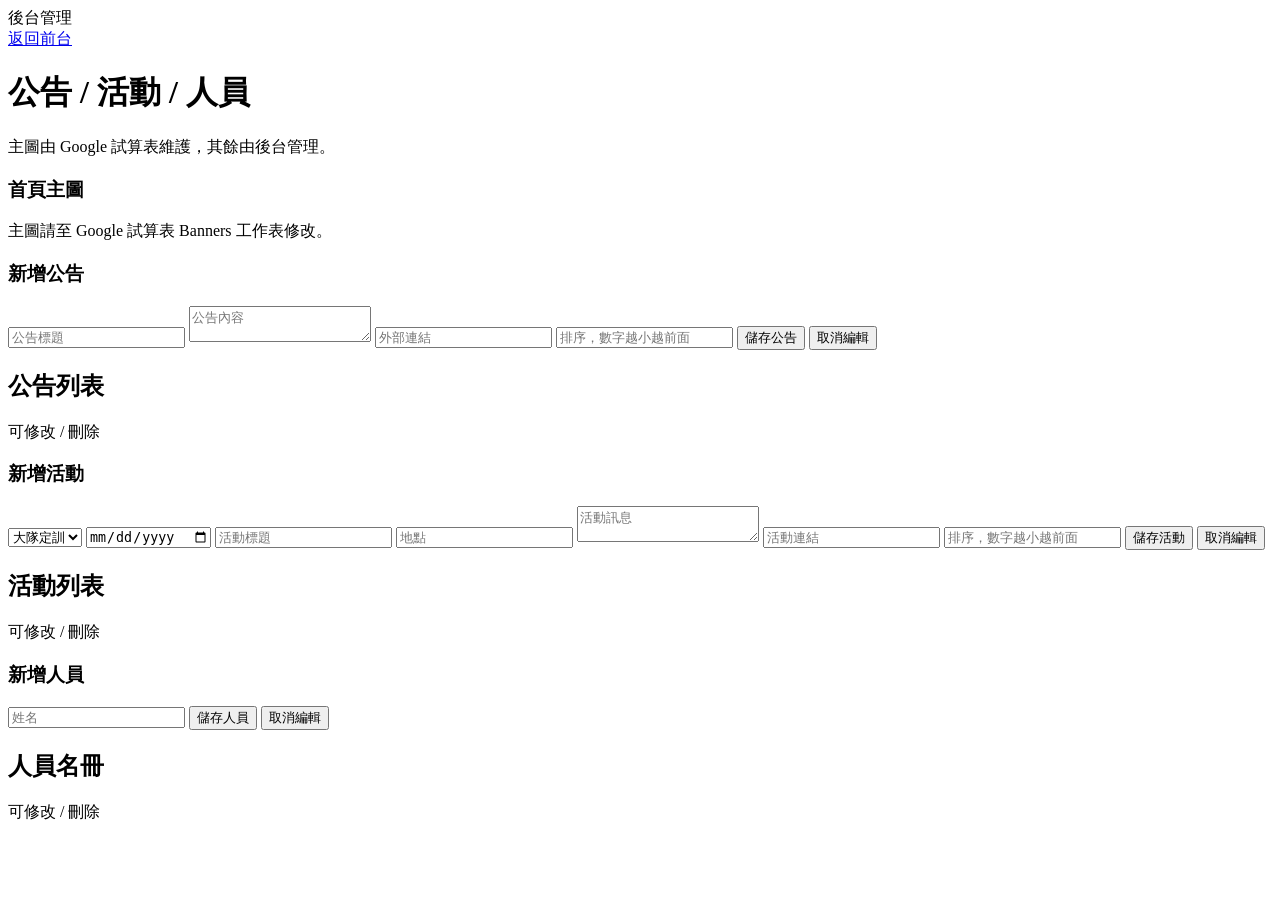
==== admin.html @ 6d921778 "Create admin.html" ====
<!DOCTYPE html>
<html lang="zh-Hant">
<head>
  <meta charset="UTF-8">
  <meta name="viewport" content="width=device-width, initial-scale=1">
  <title>救護義消活動平台｜後台管理</title>
  <link rel="stylesheet" href="style.css">
</head>
<body>

<div class="app-shell">

  <header class="hero">
    <div class="hero-top">
      <div class="hero-badge">後台管理</div>
      <a class="hero-admin-btn" href="index.html">返回前台</a>
    </div>
    <h1>公告 / 活動 / 人員</h1>
    <p>主圖由 Google 試算表維護，其餘由後台管理。</p>
  </header>

  <section class="form-card">
    <h3>首頁主圖</h3>
    <div class="sheet-tip">
      主圖請至 Google 試算表 Banners 工作表修改。
    </div>
    <div id="bannerList"></div>
  </section>

  <section class="form-card">
    <h3 id="noticeFormTitle">新增公告</h3>
    <input type="hidden" id="noticeEditId">
    <input id="noticeTitle" class="input" placeholder="公告標題">
    <textarea id="noticeMessage" class="textarea" placeholder="公告內容"></textarea>
    <input id="noticeLink" class="input" placeholder="外部連結">
    <input id="noticeSort" class="input" type="number" placeholder="排序，數字越小越前面">
    <button class="primary-btn" type="button" id="saveNoticeBtn">儲存公告</button>
    <button class="secondary-btn" type="button" id="cancelNoticeBtn">取消編輯</button>
  </section>

  <section class="card-block tone-section-white">
    <div class="block-head">
      <div>
        <h2>公告列表</h2>
        <p>可修改 / 刪除</p>
      </div>
    </div>
    <div id="noticeList"></div>
  </section>

  <section class="form-card">
    <h3 id="eventFormTitle">新增活動</h3>
    <input type="hidden" id="eventEditId">
    <select id="eventType" class="select">
      <option value="大隊定訓">大隊定訓</option>
      <option value="分隊定訓">分隊定訓</option>
      <option value="公告活動">公告活動</option>
    </select>
    <input id="eventDate" class="input" type="date">
    <input id="eventTitle" class="input" placeholder="活動標題">
    <input id="eventLocation" class="input" placeholder="地點">
    <textarea id="eventMessage" class="textarea" placeholder="活動訊息"></textarea>
    <input id="eventLink" class="input" placeholder="活動連結">
    <input id="eventSort" class="input" type="number" placeholder="排序，數字越小越前面">
    <button class="primary-btn" type="button" id="saveEventBtn">儲存活動</button>
    <button class="secondary-btn" type="button" id="cancelEventBtn">取消編輯</button>
  </section>

  <section class="card-block tone-section-white">
    <div class="block-head">
      <div>
        <h2>活動列表</h2>
        <p>可修改 / 刪除</p>
      </div>
    </div>
    <div id="eventList"></div>
  </section>

  <section class="form-card member-bottom-block">
    <h3 id="memberFormTitle">新增人員</h3>
    <input type="hidden" id="memberEditId">
    <input id="memberName" class="input" placeholder="姓名">
    <button class="primary-btn" type="button" id="saveMemberBtn">儲存人員</button>
    <button class="secondary-btn" type="button" id="cancelMemberBtn">取消編輯</button>
  </section>

  <section class="card-block tone-section-white member-bottom-block">
    <div class="block-head">
      <div>
        <h2>人員名冊</h2>
        <p>可修改 / 刪除</p>
      </div>
    </div>
    <div id="memberList"></div>
  </section>

</div>

<script src="admin.js"></script>
</body>
</html>
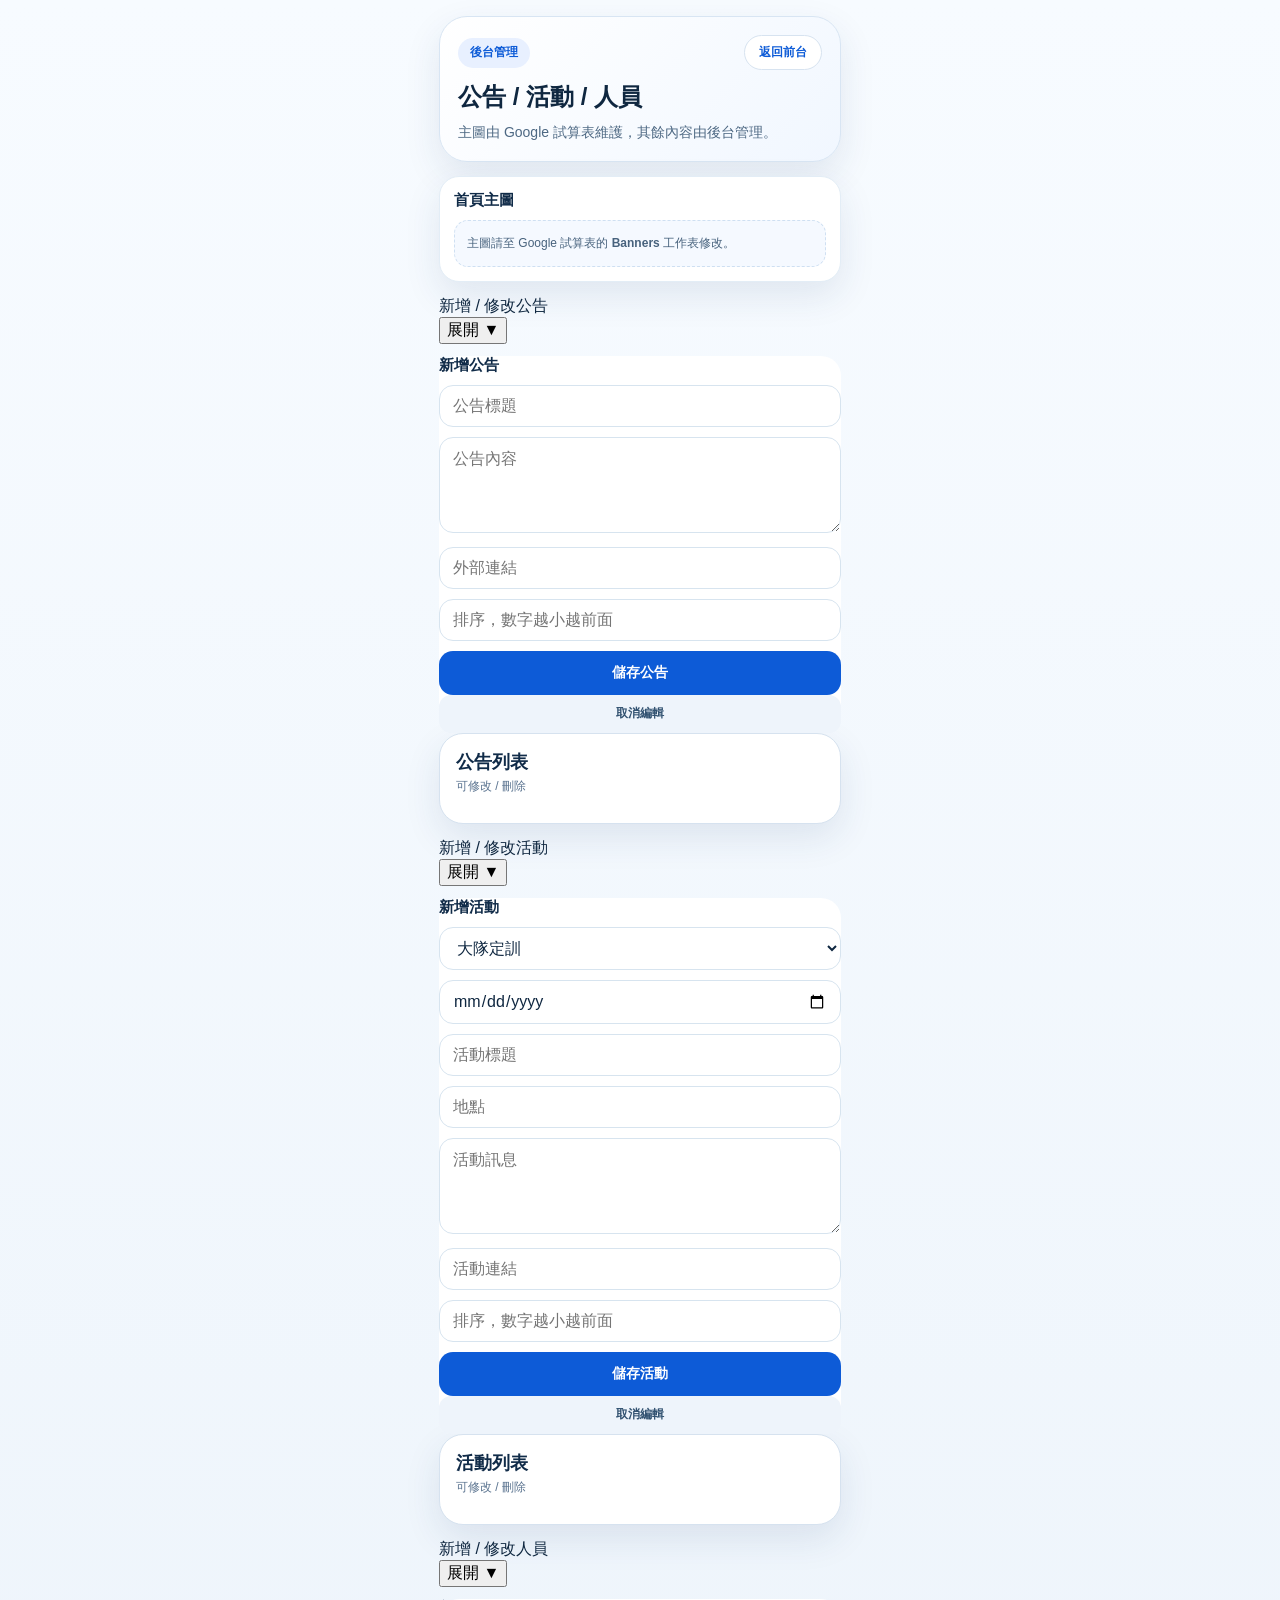
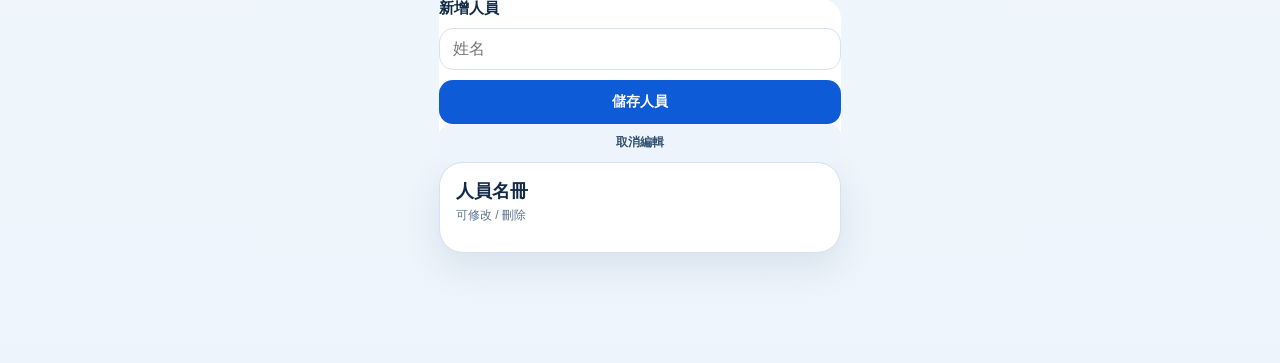
==== commit dc8144f0: "Update admin.html" ====
--- a/admin.html
+++ b/admin.html
@@ -16,26 +16,35 @@
       <a class="hero-admin-btn" href="index.html">返回前台</a>
     </div>
     <h1>公告 / 活動 / 人員</h1>
-    <p>主圖由 Google 試算表維護，其餘由後台管理。</p>
+    <p>主圖由 Google 試算表維護，其餘內容由後台管理。</p>
   </header>
 
   <section class="form-card">
     <h3>首頁主圖</h3>
     <div class="sheet-tip">
-      主圖請至 Google 試算表 Banners 工作表修改。
+      主圖請至 Google 試算表的 <b>Banners</b> 工作表修改。
     </div>
     <div id="bannerList"></div>
   </section>
 
-  <section class="form-card">
-    <h3 id="noticeFormTitle">新增公告</h3>
-    <input type="hidden" id="noticeEditId">
-    <input id="noticeTitle" class="input" placeholder="公告標題">
-    <textarea id="noticeMessage" class="textarea" placeholder="公告內容"></textarea>
-    <input id="noticeLink" class="input" placeholder="外部連結">
-    <input id="noticeSort" class="input" type="number" placeholder="排序，數字越小越前面">
-    <button class="primary-btn" type="button" id="saveNoticeBtn">儲存公告</button>
-    <button class="secondary-btn" type="button" id="cancelNoticeBtn">取消編輯</button>
+  <section class="admin-collapse-card">
+    <div class="admin-collapse-head">
+      <div class="admin-collapse-title">新增 / 修改公告</div>
+      <button class="admin-collapse-btn" type="button" data-collapse-target="noticeCollapseBody">展開 ▼</button>
+    </div>
+
+    <div class="admin-collapse-body" id="noticeCollapseBody">
+      <div class="form-card" style="box-shadow:none;border:none;padding:0;margin:12px 0 0;">
+        <h3 id="noticeFormTitle">新增公告</h3>
+        <input type="hidden" id="noticeEditId">
+        <input id="noticeTitle" class="input" placeholder="公告標題">
+        <textarea id="noticeMessage" class="textarea" placeholder="公告內容"></textarea>
+        <input id="noticeLink" class="input" placeholder="外部連結">
+        <input id="noticeSort" class="input" type="number" placeholder="排序，數字越小越前面">
+        <button class="primary-btn" type="button" id="saveNoticeBtn">儲存公告</button>
+        <button class="secondary-btn" type="button" id="cancelNoticeBtn">取消編輯</button>
+      </div>
+    </div>
   </section>
 
   <section class="card-block tone-section-white">
@@ -48,22 +57,31 @@
     <div id="noticeList"></div>
   </section>
 
-  <section class="form-card">
-    <h3 id="eventFormTitle">新增活動</h3>
-    <input type="hidden" id="eventEditId">
-    <select id="eventType" class="select">
-      <option value="大隊定訓">大隊定訓</option>
-      <option value="分隊定訓">分隊定訓</option>
-      <option value="公告活動">公告活動</option>
-    </select>
-    <input id="eventDate" class="input" type="date">
-    <input id="eventTitle" class="input" placeholder="活動標題">
-    <input id="eventLocation" class="input" placeholder="地點">
-    <textarea id="eventMessage" class="textarea" placeholder="活動訊息"></textarea>
-    <input id="eventLink" class="input" placeholder="活動連結">
-    <input id="eventSort" class="input" type="number" placeholder="排序，數字越小越前面">
-    <button class="primary-btn" type="button" id="saveEventBtn">儲存活動</button>
-    <button class="secondary-btn" type="button" id="cancelEventBtn">取消編輯</button>
+  <section class="admin-collapse-card">
+    <div class="admin-collapse-head">
+      <div class="admin-collapse-title">新增 / 修改活動</div>
+      <button class="admin-collapse-btn" type="button" data-collapse-target="eventCollapseBody">展開 ▼</button>
+    </div>
+
+    <div class="admin-collapse-body" id="eventCollapseBody">
+      <div class="form-card" style="box-shadow:none;border:none;padding:0;margin:12px 0 0;">
+        <h3 id="eventFormTitle">新增活動</h3>
+        <input type="hidden" id="eventEditId">
+        <select id="eventType" class="select">
+          <option value="大隊定訓">大隊定訓</option>
+          <option value="分隊定訓">分隊定訓</option>
+          <option value="公告活動">公告活動</option>
+        </select>
+        <input id="eventDate" class="input" type="date">
+        <input id="eventTitle" class="input" placeholder="活動標題">
+        <input id="eventLocation" class="input" placeholder="地點">
+        <textarea id="eventMessage" class="textarea" placeholder="活動訊息"></textarea>
+        <input id="eventLink" class="input" placeholder="活動連結">
+        <input id="eventSort" class="input" type="number" placeholder="排序，數字越小越前面">
+        <button class="primary-btn" type="button" id="saveEventBtn">儲存活動</button>
+        <button class="secondary-btn" type="button" id="cancelEventBtn">取消編輯</button>
+      </div>
+    </div>
   </section>
 
   <section class="card-block tone-section-white">
@@ -76,12 +94,21 @@
     <div id="eventList"></div>
   </section>
 
-  <section class="form-card member-bottom-block">
-    <h3 id="memberFormTitle">新增人員</h3>
-    <input type="hidden" id="memberEditId">
-    <input id="memberName" class="input" placeholder="姓名">
-    <button class="primary-btn" type="button" id="saveMemberBtn">儲存人員</button>
-    <button class="secondary-btn" type="button" id="cancelMemberBtn">取消編輯</button>
+  <section class="admin-collapse-card">
+    <div class="admin-collapse-head">
+      <div class="admin-collapse-title">新增 / 修改人員</div>
+      <button class="admin-collapse-btn" type="button" data-collapse-target="memberCollapseBody">展開 ▼</button>
+    </div>
+
+    <div class="admin-collapse-body" id="memberCollapseBody">
+      <div class="form-card" style="box-shadow:none;border:none;padding:0;margin:12px 0 0;">
+        <h3 id="memberFormTitle">新增人員</h3>
+        <input type="hidden" id="memberEditId">
+        <input id="memberName" class="input" placeholder="姓名">
+        <button class="primary-btn" type="button" id="saveMemberBtn">儲存人員</button>
+        <button class="secondary-btn" type="button" id="cancelMemberBtn">取消編輯</button>
+      </div>
+    </div>
   </section>
 
   <section class="card-block tone-section-white member-bottom-block">
--- a/style.css
+++ b/style.css
@@ -0,0 +1,1022 @@
+:root{
+  --bg:#eef4fb;
+  --text:#0f2740;
+  --sub:#4d6883;
+  --line:#d6e2ef;
+  --blue:#0d5bd7;
+  --blue-soft:#eaf3ff;
+  --red:#d62839;
+  --red-soft:#fff0f2;
+  --blue-panel:#f2f7ff;
+  --red-panel:#fff5f6;
+  --white:#ffffff;
+  --shadow:0 14px 36px rgba(25,61,110,.10);
+  --join:#d7f4e4;
+  --join-text:#137247;
+  --absent:#ffe1e6;
+  --absent-text:#b4233f;
+  --meat:#eaf3ff;
+  --meat-text:#0f5fd7;
+  --veg:#fff0f2;
+  --veg-text:#c2243e;
+}
+
+*{
+  box-sizing:border-box;
+  -webkit-tap-highlight-color:transparent;
+}
+
+html,body{
+  margin:0;
+  padding:0;
+  background:linear-gradient(180deg,#f7fbff 0%,#edf4fb 100%);
+  color:var(--text);
+  font-family:-apple-system,BlinkMacSystemFont,"Segoe UI","Noto Sans TC",sans-serif;
+}
+
+body{
+  min-height:100vh;
+}
+
+a{
+  color:var(--blue);
+  text-decoration:none;
+  word-break:break-all;
+}
+
+button,input,textarea,select{
+  font:inherit;
+}
+
+.app-shell{
+  max-width:430px;
+  margin:0 auto;
+  min-height:100vh;
+  padding:16px 14px 96px;
+}
+
+/* Header */
+
+.hero{
+  background:linear-gradient(135deg,#ffffff 0%,#f1f7ff 100%);
+  border:1px solid #d8e5f3;
+  border-radius:28px;
+  box-shadow:var(--shadow);
+  padding:18px;
+  margin-bottom:14px;
+}
+
+.hero-top{
+  display:flex;
+  justify-content:space-between;
+  align-items:center;
+  gap:12px;
+  margin-bottom:6px;
+}
+
+.hero-badge{
+  display:inline-flex;
+  align-items:center;
+  min-height:30px;
+  padding:6px 12px;
+  border-radius:999px;
+  background:#e8f0ff;
+  color:var(--blue);
+  font-size:12px;
+  font-weight:900;
+}
+
+.hero-admin-btn{
+  display:inline-flex;
+  align-items:center;
+  justify-content:center;
+  min-height:34px;
+  padding:8px 14px;
+  background:#ffffff;
+  border:1px solid #d7e3f0;
+  border-radius:999px;
+  color:var(--blue);
+  font-size:12px;
+  font-weight:900;
+  white-space:nowrap;
+}
+
+.hero h1{
+  margin:12px 0 8px;
+  font-size:24px;
+  line-height:1.28;
+}
+
+.hero p{
+  margin:0;
+  color:var(--sub);
+  font-size:14px;
+  line-height:1.6;
+}
+
+/* Panels */
+
+.panel{
+  display:none;
+}
+
+.panel.active{
+  display:block;
+}
+
+/* Banner */
+
+.hero-photo-card{
+  position:relative;
+  overflow:hidden;
+  border-radius:26px;
+  min-height:260px;
+  margin-bottom:14px;
+  border:1px solid #dce7f2;
+  box-shadow:var(--shadow);
+  background:#dfeaf7;
+}
+
+.hero-photo-img{
+  width:100%;
+  height:260px;
+  object-fit:cover;
+  display:block;
+}
+
+.hero-photo-overlay{
+  position:absolute;
+  inset:0;
+  background:linear-gradient(180deg,rgba(255,255,255,.04) 0%,rgba(10,35,68,.08) 100%);
+}
+
+.hero-photo-text{
+  position:absolute;
+  left:14px;
+  right:14px;
+  bottom:14px;
+  z-index:2;
+  background:rgba(245,250,255,.92);
+  border:1px solid rgba(214,227,242,.95);
+  border-radius:20px;
+  padding:14px;
+  color:var(--text);
+  backdrop-filter:blur(8px);
+}
+
+.hero-photo-title{
+  font-size:22px;
+  font-weight:900;
+  line-height:1.3;
+  color:#0f2740;
+}
+
+.hero-photo-sub{
+  margin-top:6px;
+  font-size:13px;
+  font-weight:700;
+  line-height:1.7;
+  color:#42617d;
+}
+
+.hero-photo-actions{
+  display:flex;
+  flex-wrap:wrap;
+  gap:8px;
+  margin-top:12px;
+}
+
+.hero-mini-btn{
+  display:inline-flex;
+  align-items:center;
+  justify-content:center;
+  min-height:34px;
+  padding:8px 12px;
+  border-radius:999px;
+  background:#ffffff;
+  color:var(--blue);
+  border:1px solid #d8e4f2;
+  font-size:12px;
+  font-weight:900;
+}
+
+/* Summary cards */
+
+.stats-grid{
+  display:grid;
+  grid-template-columns:1fr 1fr;
+  gap:12px;
+  margin-bottom:14px;
+}
+
+.stat-card{
+  border:1px solid var(--line);
+  border-radius:22px;
+  box-shadow:var(--shadow);
+  padding:16px;
+}
+
+.stat-label{
+  color:#47637e;
+  font-size:13px;
+  font-weight:900;
+  margin-bottom:10px;
+}
+
+.stat-value{
+  font-size:30px;
+  font-weight:900;
+  line-height:1;
+  color:#11335b;
+}
+
+.stat-tip{
+  margin-top:8px;
+  font-size:12px;
+  color:#55708b;
+}
+
+.tone-blue{
+  background:#edf4ff;
+}
+
+.tone-red{
+  background:#fff1f3;
+}
+
+.tone-lightblue{
+  background:#eff7ff;
+}
+
+.tone-lightred{
+  background:#fff4f5;
+}
+
+/* Shared blocks */
+
+.card-block{
+  border:1px solid var(--line);
+  border-radius:24px;
+  box-shadow:var(--shadow);
+  padding:16px;
+  margin-bottom:14px;
+}
+
+.tone-section-blue{
+  background:var(--blue-panel);
+}
+
+.tone-section-red{
+  background:var(--red-panel);
+}
+
+.tone-section-white{
+  background:#ffffff;
+}
+
+.block-head{
+  display:flex;
+  align-items:flex-start;
+  justify-content:space-between;
+  gap:12px;
+  margin-bottom:12px;
+}
+
+.block-head h2{
+  margin:0;
+  font-size:18px;
+  color:#102b48;
+}
+
+.block-head p{
+  margin:4px 0 0;
+  color:#5b7490;
+  font-size:12px;
+}
+
+.top-actions{
+  display:flex;
+  gap:8px;
+  align-items:center;
+  flex-wrap:wrap;
+  justify-content:flex-end;
+}
+
+.tag{
+  display:inline-flex;
+  align-items:center;
+  justify-content:center;
+  min-height:32px;
+  padding:6px 12px;
+  border-radius:999px;
+  font-size:12px;
+  font-weight:900;
+  white-space:nowrap;
+  border:1px solid transparent;
+}
+
+.tag-blue{
+  background:#eaf2ff;
+  color:var(--blue);
+  border-color:#cfe0ff;
+}
+
+.tag-red{
+  background:#ffecef;
+  color:var(--red);
+  border-color:#ffd0d7;
+}
+
+.mini-link-btn{
+  display:inline-flex;
+  align-items:center;
+  justify-content:center;
+  min-height:32px;
+  padding:6px 12px;
+  border-radius:999px;
+  background:#fff;
+  border:1px solid #d7e4f1;
+  color:var(--blue);
+  font-size:12px;
+  font-weight:900;
+  white-space:nowrap;
+}
+
+/* Notice / list card */
+
+.notice-card,
+.preview-card,
+.training-card,
+.list-card{
+  background:rgba(255,255,255,.96);
+  border:1px solid #e2ebf4;
+  border-radius:18px;
+  padding:14px;
+  margin-bottom:10px;
+}
+
+.notice-title,
+.preview-title,
+.training-title{
+  font-size:16px;
+  font-weight:900;
+  margin-bottom:8px;
+  color:#102a47;
+}
+
+.notice-body,
+.preview-meta,
+.training-meta{
+  color:#3d5772;
+  font-size:14px;
+  line-height:1.7;
+}
+
+.muted{
+  font-size:12px;
+  color:#5f7891;
+  line-height:1.7;
+  margin-top:8px;
+}
+
+.inline-link{
+  display:inline-block;
+  margin-top:8px;
+  font-size:13px;
+  font-weight:900;
+}
+
+/* Home event cards */
+
+.mobile-card-list{
+  display:flex;
+  flex-direction:column;
+  gap:10px;
+}
+
+.event-mobile-card{
+  background:linear-gradient(180deg,#ffffff 0%,#fbfdff 100%);
+  border:1px solid #dfe9f3;
+  border-radius:20px;
+  padding:14px;
+  box-shadow:0 8px 24px rgba(22,58,104,.08);
+}
+
+.event-mobile-top{
+  display:flex;
+  justify-content:space-between;
+  gap:10px;
+  align-items:flex-start;
+}
+
+.event-mobile-title{
+  font-size:16px;
+  font-weight:900;
+  line-height:1.4;
+  color:#102a47;
+}
+
+.event-mobile-type{
+  display:inline-flex;
+  align-items:center;
+  min-height:28px;
+  padding:4px 10px;
+  border-radius:999px;
+  font-size:11px;
+  font-weight:900;
+}
+
+.event-type-command{
+  background:#e9f1ff;
+  color:#0d5bd7;
+}
+
+.event-type-unit{
+  background:#ffecef;
+  color:#d62839;
+}
+
+.event-type-other{
+  background:#eef4fb;
+  color:#4b6680;
+}
+
+.event-mobile-meta{
+  margin-top:8px;
+  font-size:13px;
+  color:#47627d;
+  line-height:1.7;
+}
+
+/* Summary area */
+
+.summary-panel{
+  margin-top:14px;
+  background:#ffffff;
+  border:1px solid #dfe9f3;
+  border-radius:18px;
+  padding:12px;
+}
+
+.summary-panel-head{
+  font-size:14px;
+  font-weight:900;
+  color:#102b48;
+  margin-bottom:10px;
+}
+
+.summary-row{
+  display:grid;
+  grid-template-columns:1.4fr .6fr .6fr .6fr;
+  gap:8px;
+  align-items:center;
+  background:#fff;
+  border:1px solid #e3edf6;
+  border-radius:16px;
+  padding:12px;
+  margin-bottom:10px;
+}
+
+.summary-row.header{
+  background:#f4f8fe;
+  font-weight:900;
+}
+
+.summary-row div{
+  font-size:13px;
+  line-height:1.5;
+  color:#173555;
+}
+
+/* Training cards */
+
+.training-mobile-list{
+  display:flex;
+  flex-direction:column;
+  gap:12px;
+}
+
+.training-card{
+  background:linear-gradient(180deg,#ffffff 0%,#fbfdff 100%);
+  border:1px solid #dfe9f3;
+  border-radius:22px;
+  padding:14px;
+  box-shadow:0 8px 24px rgba(22,58,104,.08);
+}
+
+.training-head{
+  display:flex;
+  justify-content:space-between;
+  gap:10px;
+  align-items:flex-start;
+  margin-bottom:12px;
+}
+
+.member-row{
+  display:flex;
+  justify-content:space-between;
+  align-items:flex-start;
+  gap:10px;
+  padding:12px 0;
+  border-top:1px dashed #dbe7f2;
+}
+
+.member-row:first-of-type{
+  border-top:none;
+}
+
+.member-left{
+  min-width:80px;
+  max-width:34%;
+}
+
+.member-name{
+  font-size:15px;
+  font-weight:900;
+  line-height:1.4;
+  color:#0e2946;
+}
+
+.member-sub{
+  margin-top:4px;
+  color:#607991;
+  font-size:12px;
+  line-height:1.5;
+}
+
+.member-right{
+  width:58%;
+  min-width:190px;
+}
+
+.btn-row{
+  display:grid;
+  grid-template-columns:1fr 1fr;
+  gap:10px;
+  margin-bottom:10px;
+}
+
+.action-btn{
+  min-height:44px;
+  border:none;
+  border-radius:14px;
+  background:#eef4fb;
+  color:#385269;
+  font-size:14px;
+  font-weight:900;
+  cursor:pointer;
+}
+
+.action-btn:disabled{
+  opacity:.45;
+  pointer-events:none;
+}
+
+.action-btn.join.active{
+  background:var(--join);
+  color:var(--join-text);
+}
+
+.action-btn.absent.active{
+  background:var(--absent);
+  color:var(--absent-text);
+}
+
+.action-btn.meat.active{
+  background:var(--meat);
+  color:var(--meat-text);
+}
+
+.action-btn.veg.active{
+  background:var(--veg);
+  color:var(--veg-text);
+}
+
+.summary-strip{
+  display:flex;
+  flex-wrap:wrap;
+  gap:8px;
+  margin-top:12px;
+}
+
+.summary-chip{
+  display:inline-flex;
+  align-items:center;
+  min-height:34px;
+  padding:8px 12px;
+  background:#fff;
+  border:1px solid #d8e5f2;
+  border-radius:999px;
+  font-size:12px;
+  font-weight:900;
+  color:#223f5f;
+}
+
+/* Calendar upgraded */
+
+.calendar-shell{
+  margin-bottom:14px;
+}
+
+.calendar-hero-card{
+  background:linear-gradient(135deg,#f7fbff 0%,#eef5ff 55%,#fff4f6 100%);
+  border:1px solid #dce8f4;
+  border-radius:28px;
+  padding:16px;
+  box-shadow:0 16px 36px rgba(25,61,110,.10);
+  margin-bottom:14px;
+}
+
+.calendar-hero-top{
+  display:flex;
+  justify-content:space-between;
+  align-items:flex-start;
+  gap:14px;
+}
+
+.calendar-hero-text h2{
+  margin:4px 0 4px;
+  font-size:24px;
+  line-height:1.2;
+  color:#102b48;
+}
+
+.calendar-hero-text p{
+  margin:0;
+  color:#55708b;
+  font-size:13px;
+  font-weight:800;
+}
+
+.calendar-kicker{
+  display:inline-flex;
+  align-items:center;
+  min-height:28px;
+  padding:5px 10px;
+  border-radius:999px;
+  background:#ffffff;
+  border:1px solid #d8e4f2;
+  color:#0d5bd7;
+  font-size:11px;
+  font-weight:900;
+}
+
+.calendar-hero-actions{
+  display:flex;
+  gap:10px;
+  align-items:center;
+}
+
+.calendar-circle-btn{
+  width:42px;
+  height:42px;
+  border:none;
+  border-radius:999px;
+  background:#ffffff;
+  border:1px solid #d7e4f1;
+  color:#0d5bd7;
+  font-size:24px;
+  line-height:1;
+  font-weight:700;
+  box-shadow:0 8px 18px rgba(25,61,110,.08);
+  cursor:pointer;
+}
+
+.calendar-hero-stats{
+  display:grid;
+  grid-template-columns:1fr 1fr;
+  gap:10px;
+  margin-top:14px;
+}
+
+.calendar-mini-stat{
+  background:rgba(255,255,255,.88);
+  border:1px solid #dce8f4;
+  border-radius:18px;
+  padding:12px 14px;
+  display:flex;
+  justify-content:space-between;
+  align-items:center;
+  gap:10px;
+}
+
+.calendar-mini-label{
+  font-size:12px;
+  font-weight:900;
+  color:#56728d;
+}
+
+.calendar-mini-value{
+  font-size:24px;
+  font-weight:900;
+  color:#102b48;
+}
+
+.calendar-board-card{
+  background:#ffffff;
+  border:1px solid #dce8f4;
+  border-radius:28px;
+  box-shadow:0 16px 36px rgba(25,61,110,.08);
+  padding:14px;
+}
+
+.calendar-week-header{
+  display:grid;
+  grid-template-columns:repeat(7,1fr);
+  gap:8px;
+  margin-bottom:10px;
+}
+
+.week-pill{
+  min-height:34px;
+  border-radius:999px;
+  background:#f3f8fe;
+  border:1px solid #e0ebf5;
+  display:flex;
+  align-items:center;
+  justify-content:center;
+  font-size:12px;
+  font-weight:900;
+  color:#688096;
+}
+
+.app-calendar-grid{
+  display:grid;
+  grid-template-columns:repeat(7,1fr);
+  gap:8px;
+}
+
+.day-cell{
+  min-height:104px;
+  background:linear-gradient(180deg,#ffffff 0%,#fbfdff 100%);
+  border:1px solid #e1ebf5;
+  border-radius:20px;
+  padding:8px 6px;
+  box-shadow:0 6px 14px rgba(22,58,104,.05);
+  position:relative;
+}
+
+.day-cell.empty{
+  background:transparent;
+  border:none;
+  box-shadow:none;
+}
+
+.day-cell.has-events{
+  border-color:#cfe0f5;
+  background:linear-gradient(180deg,#ffffff 0%,#f8fbff 100%);
+}
+
+.day-cell.today{
+  border:1.5px solid #0d5bd7;
+  box-shadow:0 10px 20px rgba(13,91,215,.12);
+}
+
+.day-top{
+  display:flex;
+  justify-content:space-between;
+  align-items:center;
+  margin-bottom:6px;
+}
+
+.day-num{
+  width:24px;
+  height:24px;
+  border-radius:999px;
+  display:flex;
+  align-items:center;
+  justify-content:center;
+  font-size:12px;
+  font-weight:900;
+  color:#193756;
+  background:transparent;
+}
+
+.day-cell.today .day-num{
+  background:#0d5bd7;
+  color:#fff;
+}
+
+.day-dot{
+  width:7px;
+  height:7px;
+  border-radius:999px;
+  background:#d6e4f5;
+  flex:0 0 auto;
+}
+
+.day-dot.has-event{
+  background:#d62839;
+  box-shadow:0 0 0 4px rgba(214,40,57,.10);
+}
+
+.day-events{
+  display:flex;
+  flex-direction:column;
+  gap:5px;
+}
+
+.day-pill{
+  border-radius:999px;
+  padding:4px 7px;
+  font-size:10px;
+  font-weight:900;
+  line-height:1.2;
+  white-space:nowrap;
+  overflow:hidden;
+  text-overflow:ellipsis;
+}
+
+.day-pill.command{
+  background:#e7f0ff;
+  color:#0d5bd7;
+}
+
+.day-pill.unit{
+  background:#ffecef;
+  color:#d62839;
+}
+
+.day-pill.other{
+  background:#eef4fb;
+  color:#46627d;
+}
+
+.calendar-list-block{
+  margin-top:14px;
+}
+
+/* Bottom nav */
+
+.bottom-nav{
+  position:fixed;
+  left:50%;
+  bottom:10px;
+  transform:translateX(-50%);
+  width:min(430px, calc(100vw - 16px));
+  background:rgba(255,255,255,.97);
+  border:1px solid #dce7f2;
+  border-radius:24px;
+  box-shadow:0 14px 34px rgba(34,76,129,.16);
+  backdrop-filter:blur(10px);
+  padding:10px 8px;
+  display:grid;
+  grid-template-columns:repeat(3,1fr);
+  gap:6px;
+  z-index:999;
+}
+
+.nav-btn{
+  min-height:50px;
+  border:none;
+  border-radius:16px;
+  background:transparent;
+  color:#60748a;
+  font-size:12px;
+  font-weight:900;
+  cursor:pointer;
+  line-height:1.2;
+}
+
+.nav-btn.active{
+  background:#edf4ff;
+  color:var(--blue);
+}
+
+/* Admin */
+
+.form-card{
+  background:#fff;
+  border:1px solid #e3edf6;
+  border-radius:20px;
+  padding:14px;
+  margin-bottom:14px;
+  box-shadow:var(--shadow);
+}
+
+.form-card h3{
+  margin:0 0 10px;
+  font-size:15px;
+  color:#102b48;
+}
+
+.input,
+.textarea,
+.select{
+  width:100%;
+  border:1px solid #d7e4ef;
+  border-radius:14px;
+  background:#fff;
+  padding:11px 13px;
+  color:var(--text);
+  margin-bottom:10px;
+  outline:none;
+}
+
+.textarea{
+  min-height:96px;
+  resize:vertical;
+}
+
+.primary-btn{
+  width:100%;
+  min-height:44px;
+  border:none;
+  border-radius:14px;
+  background:var(--blue);
+  color:#fff;
+  font-size:14px;
+  font-weight:900;
+  cursor:pointer;
+}
+
+.secondary-btn{
+  width:100%;
+  min-height:38px;
+  border:none;
+  border-radius:12px;
+  background:#eef4fb;
+  color:#325271;
+  font-size:12px;
+  font-weight:900;
+  cursor:pointer;
+}
+
+.danger-btn{
+  width:100%;
+  min-height:38px;
+  border:none;
+  border-radius:12px;
+  background:#ffe8ec;
+  color:#b4233f;
+  font-size:12px;
+  font-weight:900;
+  cursor:pointer;
+}
+
+.admin-list-item{
+  background:#fff;
+  border:1px solid #e3edf6;
+  border-radius:16px;
+  padding:10px 12px;
+  margin-bottom:8px;
+}
+
+.admin-list-title{
+  font-size:13px;
+  font-weight:900;
+  margin-bottom:4px;
+  color:#102b48;
+}
+
+.admin-list-sub{
+  font-size:11px;
+  color:#5f7891;
+  line-height:1.6;
+}
+
+.admin-actions{
+  display:grid;
+  grid-template-columns:1fr 1fr;
+  gap:8px;
+  margin-top:8px;
+}
+
+.member-bottom-block .admin-list-title{
+  font-size:12px;
+}
+
+.member-bottom-block .admin-list-sub{
+  font-size:10px;
+}
+
+.sheet-tip{
+  margin-top:8px;
+  padding:12px;
+  background:#f5f9ff;
+  border:1px dashed #cfe0f2;
+  border-radius:14px;
+  color:#47627d;
+  font-size:12px;
+  line-height:1.7;
+}
+
+/* Responsive */
+
+@media (max-width:360px){
+  .summary-row{
+    grid-template-columns:1fr;
+  }
+
+  .day-cell{
+    min-height:88px;
+  }
+
+  .calendar-hero-text h2{
+    font-size:22px;
+  }
+
+  .calendar-mini-value{
+    font-size:20px;
+  }
+}
